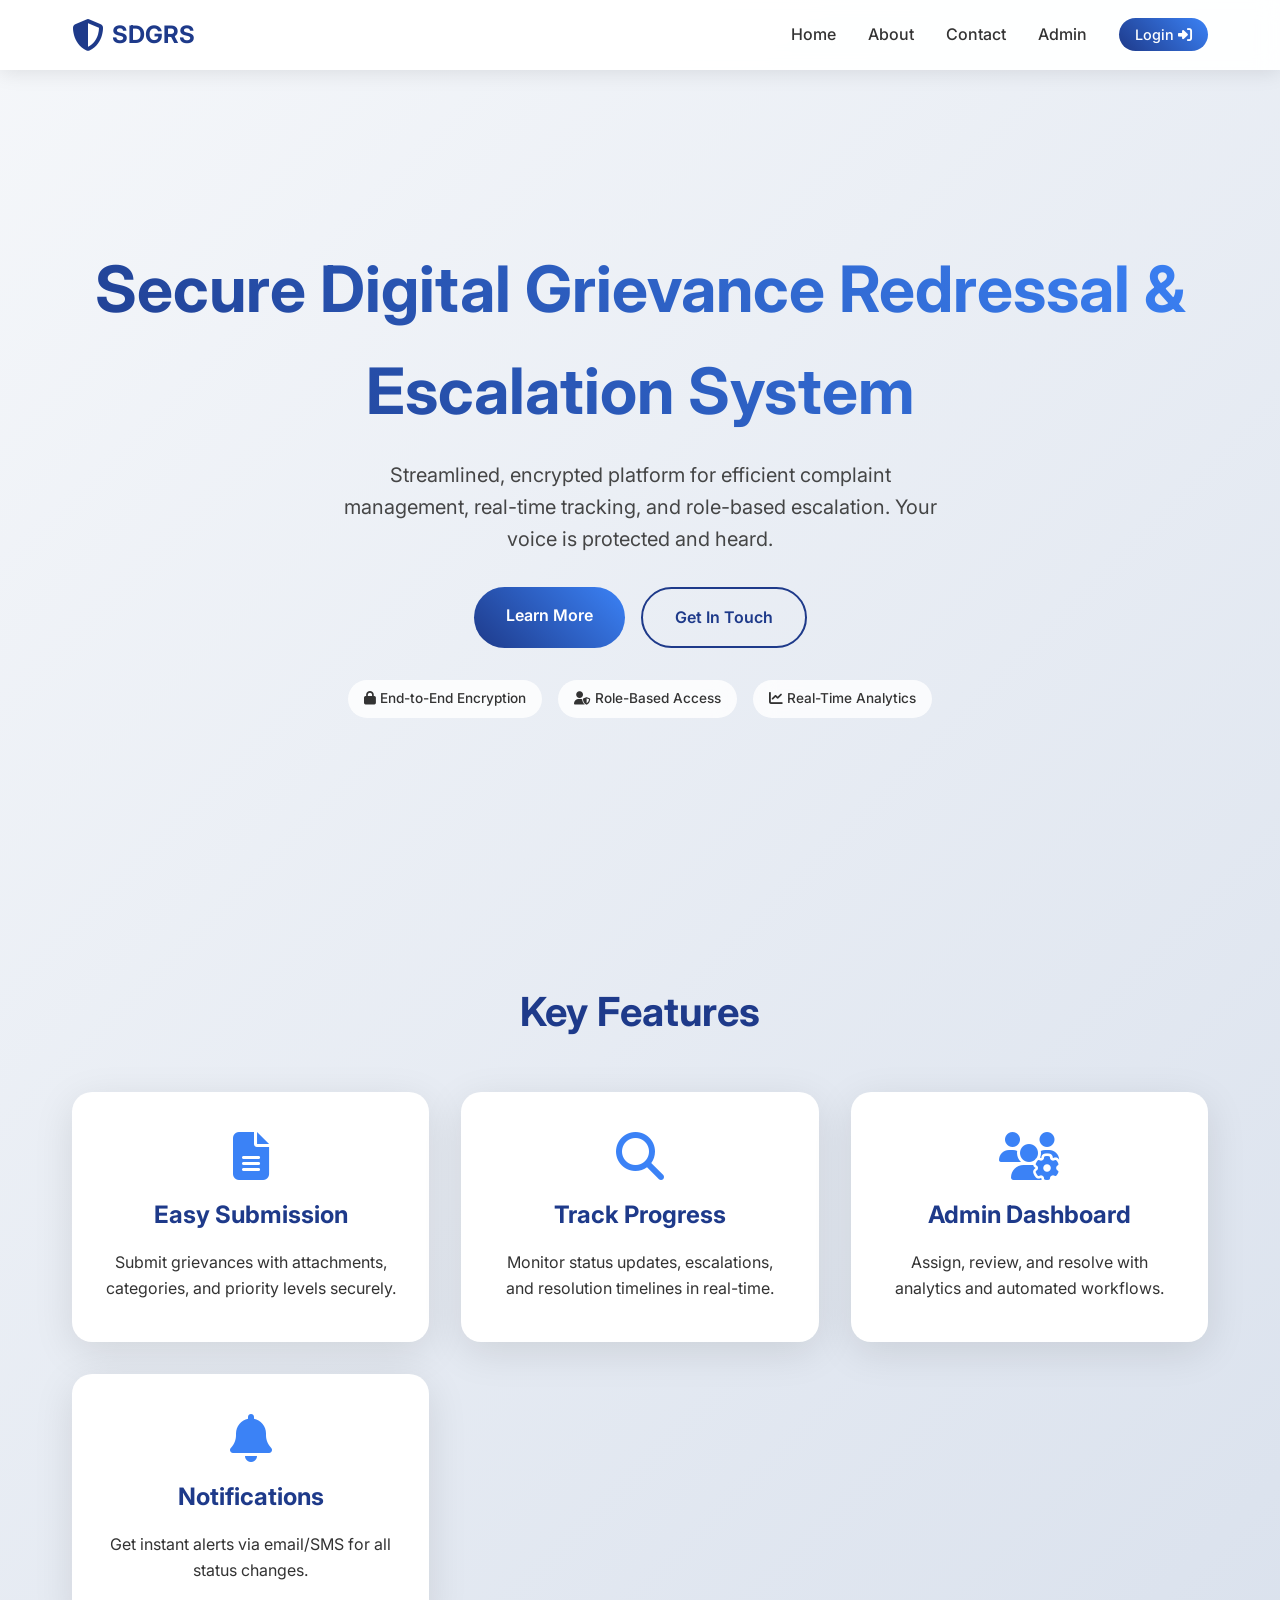
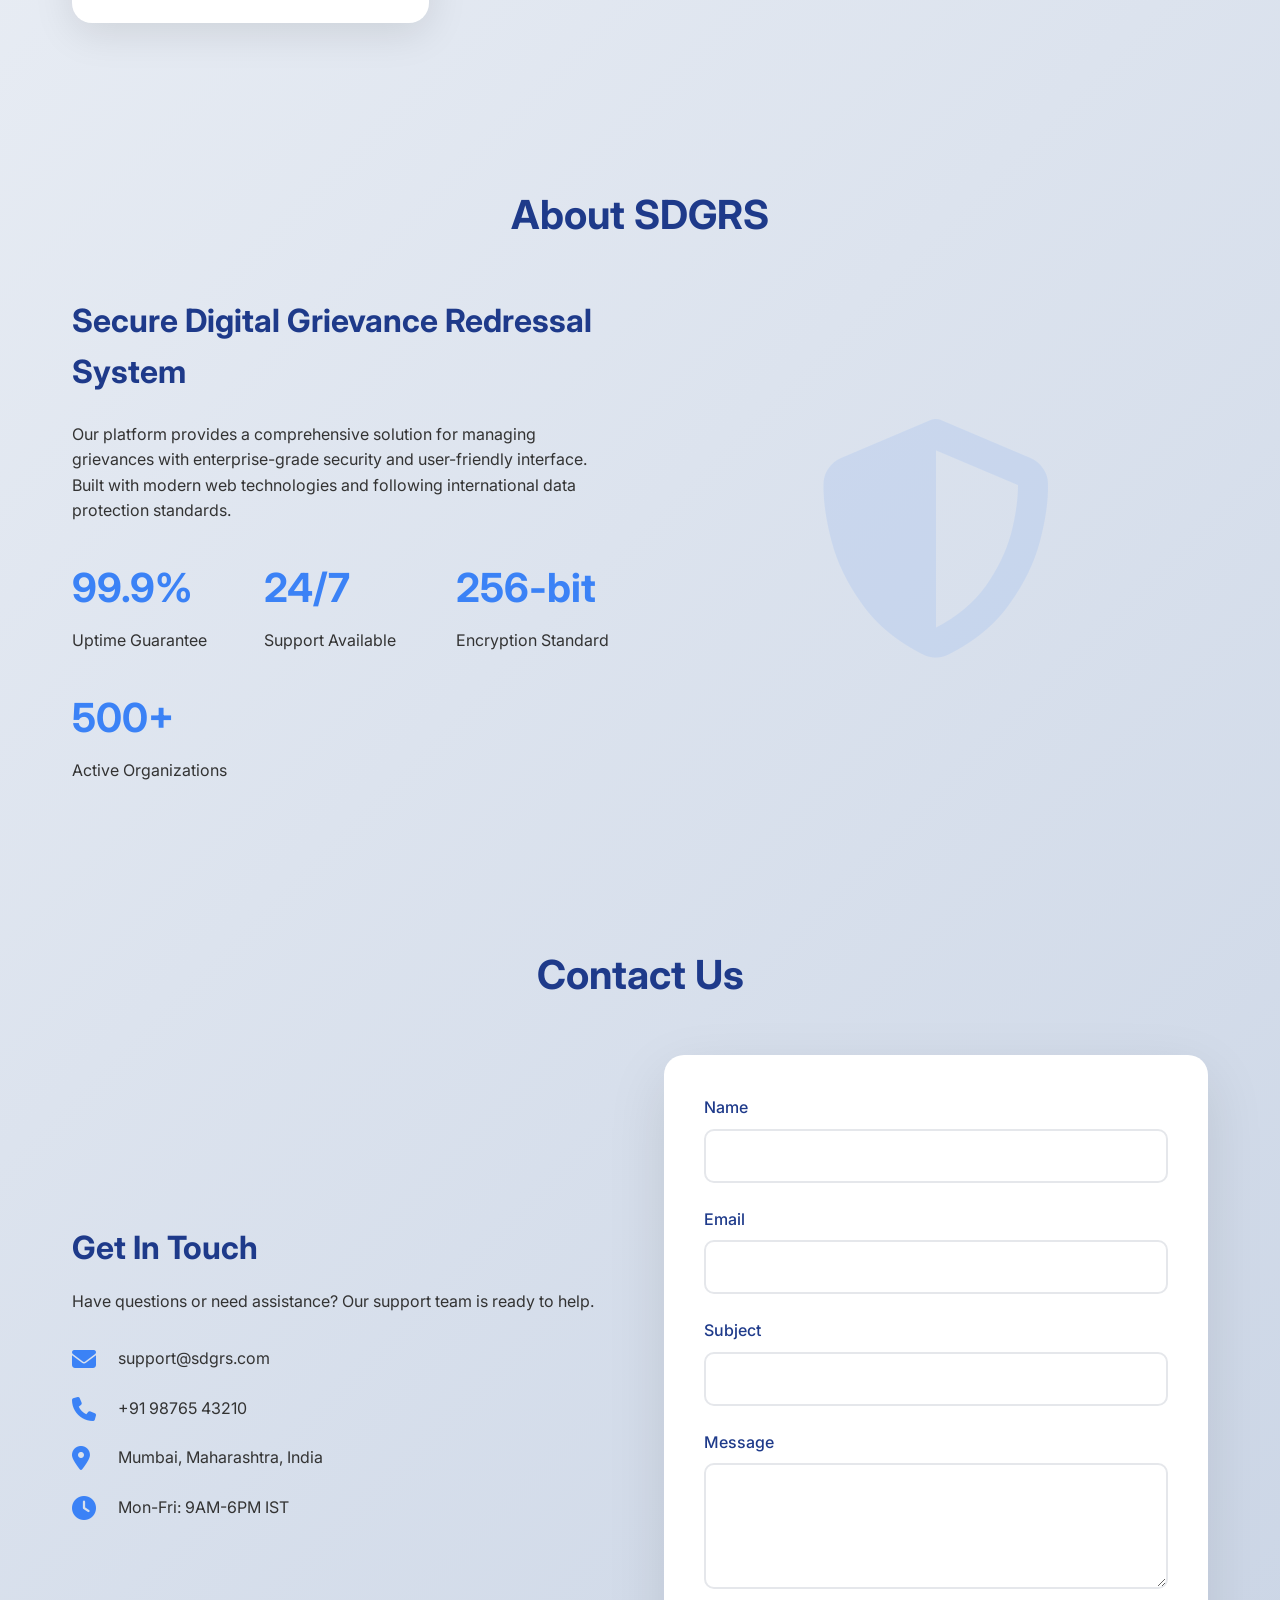
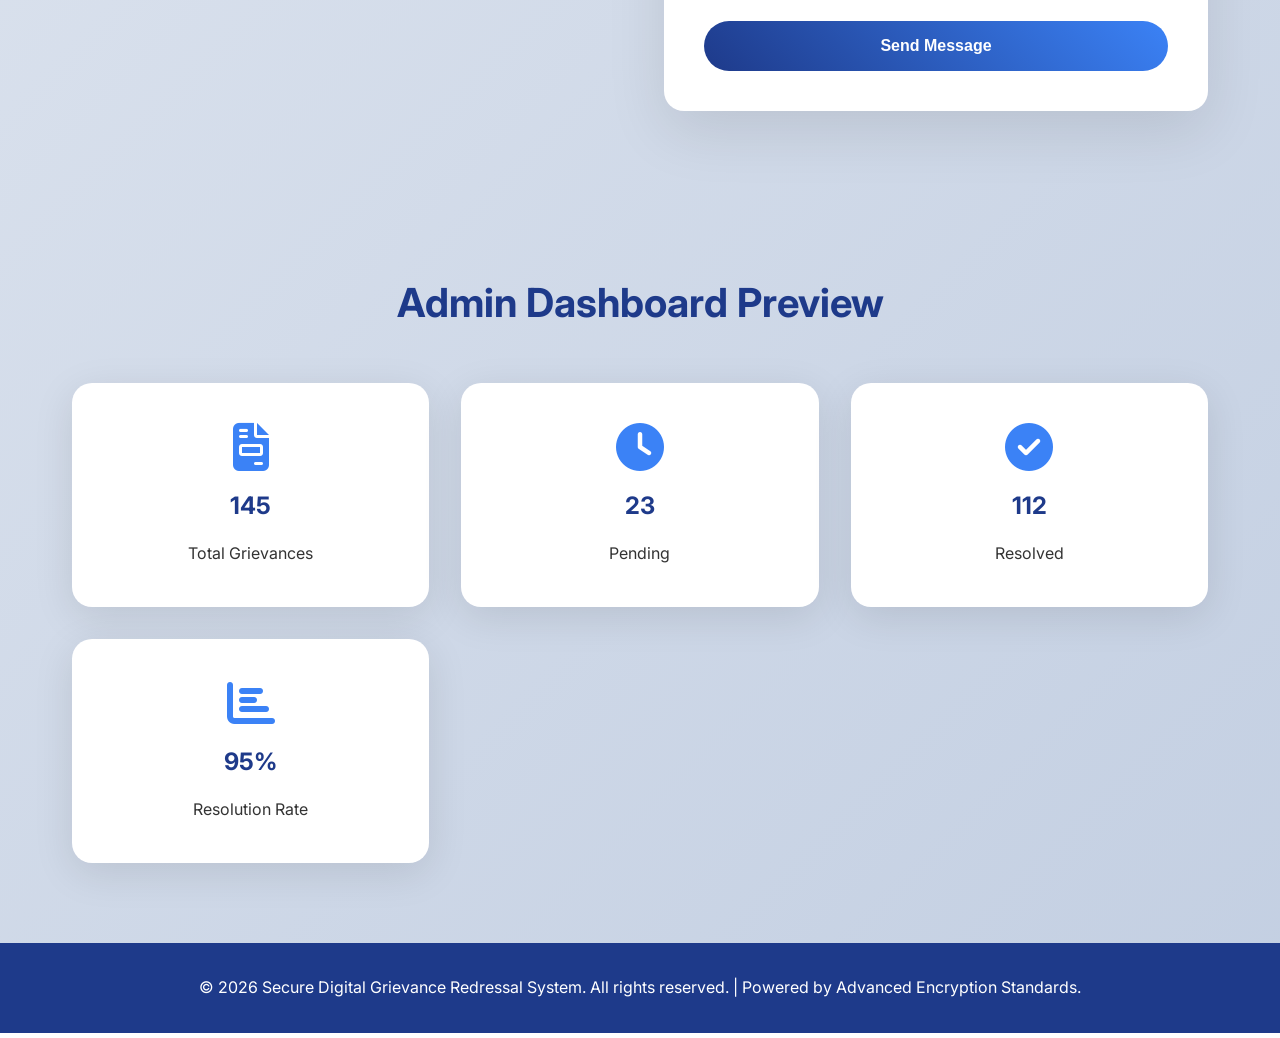
==== grievance_system/index.html @ b9a6544d "index page" ====
<!DOCTYPE html>
<html lang="en">
<head>
    <meta charset="UTF-8">
    <meta name="viewport" content="width=device-width, initial-scale=1.0">
    <title>Secure Digital Grievance Redressal & Escalation System</title>
    <link rel="stylesheet" href="../css/style.css">
    <link href="https://fonts.googleapis.com/css2?family=Inter:wght@300;400;500;600;700&display=swap" rel="stylesheet">
    <link rel="stylesheet" href="https://cdnjs.cloudflare.com/ajax/libs/font-awesome/6.4.0/css/all.min.css">
</head>
<body>
    <header class="header">
        <nav class="navbar">
            <div class="nav-brand">
                <i class="fas fa-shield-alt"></i>
                <span>SDGRS</span>
            </div>
            <ul class="nav-menu">
             <li><a href="#home">Home</a></li>
             <li><a href="about.html" target="_blank">About</a></li>
             <li><a href="contact.html" target="_blank">Contact</a></li>
             <li><a href="#admin">Admin</a></li>
             <li><a href="#login" class="login-btn">Login <i class="fas fa-sign-in-alt"></i></a></li>
            </ul>
            <div class="hamburger">
                <span></span>
                <span></span>
                <span></span>
            </div>
        </nav>
    </header>

    <main>
        <section id="home" class="hero">
            <div class="hero-content">
                <h1>Secure Digital Grievance Redressal & Escalation System</h1>
                <p>Streamlined, encrypted platform for efficient complaint management, real-time tracking, and role-based escalation. Your voice is protected and heard.</p>
                <div class="hero-buttons">
                 <a href="about.html" target="_blank" class="btn-primary">Learn More</a>
                 <a href="contact.html" target="_blank" class="btn-secondary">Get In Touch</a>
                </div>
                <div class="security-badges">
                    <span class="badge"><i class="fas fa-lock"></i> End-to-End Encryption</span>
                    <span class="badge"><i class="fas fa-user-shield"></i> Role-Based Access</span>
                    <span class="badge"><i class="fas fa-chart-line"></i> Real-Time Analytics</span>
                </div>
            </div>
        </section>

        <section id="features" class="features">
            <h2>Key Features</h2>
            <div class="features-grid">
                <div class="feature-card">
                    <i class="fas fa-file-alt"></i>
                    <h3>Easy Submission</h3>
                    <p>Submit grievances with attachments, categories, and priority levels securely.</p>
                </div>
                <div class="feature-card">
                    <i class="fas fa-search"></i>
                    <h3>Track Progress</h3>
                    <p>Monitor status updates, escalations, and resolution timelines in real-time.</p>
                </div>
                <div class="feature-card">
                    <i class="fas fa-users-cog"></i>
                    <h3>Admin Dashboard</h3>
                    <p>Assign, review, and resolve with analytics and automated workflows.</p>
                </div>
                <div class="feature-card">
                    <i class="fas fa-bell"></i>
                    <h3>Notifications</h3>
                    <p>Get instant alerts via email/SMS for all status changes.</p>
                </div>
            </div>
        </section>

        <section id="about" class="about-section">
            <h2>About SDGRS</h2>
            <div class="about-content">
                <div class="about-text">
                    <h3>Secure Digital Grievance Redressal System</h3>
                    <p>Our platform provides a comprehensive solution for managing grievances with enterprise-grade security and user-friendly interface. Built with modern web technologies and following international data protection standards.</p>
                    
                    <div class="stats-grid">
                        <div class="stat-item">
                            <h4>99.9%</h4>
                            <p>Uptime Guarantee</p>
                        </div>
                        <div class="stat-item">
                            <h4>24/7</h4>
                            <p>Support Available</p>
                        </div>
                        <div class="stat-item">
                            <h4>256-bit</h4>
                            <p>Encryption Standard</p>
                        </div>
                        <div class="stat-item">
                            <h4>500+</h4>
                            <p>Active Organizations</p>
                        </div>
                    </div>
                </div>
                <div class="about-image">
                    <i class="fas fa-shield-alt about-icon"></i>
                </div>
            </div>
        </section>

        <section id="contact" class="contact-section">
            <h2>Contact Us</h2>
            <div class="contact-content">
                <div class="contact-info">
                    <h3>Get In Touch</h3>
                    <p>Have questions or need assistance? Our support team is ready to help.</p>
                    <div class="contact-details">
                        <div class="contact-item">
                            <i class="fas fa-envelope"></i>
                            <p>support@sdgrs.com</p>
                        </div>
                        <div class="contact-item">
                            <i class="fas fa-phone"></i>
                            <p>+91 98765 43210</p>
                        </div>
                        <div class="contact-item">
                            <i class="fas fa-map-marker-alt"></i>
                            <p>Mumbai, Maharashtra, India</p>
                        </div>
                        <div class="contact-item">
                            <i class="fas fa-clock"></i>
                            <p>Mon-Fri: 9AM-6PM IST</p>
                        </div>
                    </div>
                </div>
                <form class="contact-form">
                    <div class="form-group">
                        <label>Name</label>
                        <input type="text" required>
                    </div>
                    <div class="form-group">
                        <label>Email</label>
                        <input type="email" required>
                    </div>
                    <div class="form-group">
                        <label>Subject</label>
                        <input type="text" required>
                    </div>
                    <div class="form-group">
                        <label>Message</label>
                        <textarea rows="5" required></textarea>
                    </div>
                    <button type="submit" class="btn-primary full-width">Send Message</button>
                </form>
            </div>
        </section>

        <section id="admin" class="admin-preview">
            <h2>Admin Dashboard Preview</h2>
            <div class="dashboard-grid">
                <div class="stat-card">
                    <i class="fas fa-file-invoice"></i>
                    <div>
                        <h3>145</h3>
                        <p>Total Grievances</p>
                    </div>
                </div>
                <div class="stat-card">
                    <i class="fas fa-clock"></i>
                    <div>
                        <h3>23</h3>
                        <p>Pending</p>
                    </div>
                </div>
                <div class="stat-card">
                    <i class="fas fa-check-circle"></i>
                    <div>
                        <h3>112</h3>
                        <p>Resolved</p>
                    </div>
                </div>
                <div class="stat-card">
                    <i class="fas fa-chart-bar"></i>
                    <div>
                        <h3>95%</h3>
                        <p>Resolution Rate</p>
                    </div>
                </div>
            </div>
        </section>
    </main>

    <footer>
        <p>&copy; 2026 Secure Digital Grievance Redressal System. All rights reserved. | Powered by Advanced Encryption Standards.</p>
    </footer>

    <script>
        // Simple mobile menu toggle
        const hamburger = document.querySelector('.hamburger');
        const navMenu = document.querySelector('.nav-menu');
        hamburger.addEventListener('click', () => {
            navMenu.classList.toggle('active');
        });
    </script>
</body>
</html>
---- css/style.css ----
/* style.css - Professional, Modern Design */
* {
    margin: 0;
    padding: 0;
    box-sizing: border-box;
}

body {
    font-family: 'Inter', sans-serif;
    line-height: 1.6;
    color: #333;
    background: linear-gradient(135deg, #f5f7fa 0%, #c3cfe2 100%);
}

.header {
    background: rgba(255, 255, 255, 0.95);
    backdrop-filter: blur(10px);
    box-shadow: 0 2px 20px rgba(0,0,0,0.1);
    position: fixed;
    width: 100%;
    top: 0;
    z-index: 1000;
}

.navbar {
    display: flex;
    justify-content: space-between;
    align-items: center;
    max-width: 1200px;
    margin: 0 auto;
    padding: 1rem 2rem;
}

.nav-brand {
    display: flex;
    align-items: center;
    font-size: 1.5rem;
    font-weight: 700;
    color: #1e3a8a;
}

.nav-brand i { margin-right: 0.5rem; font-size: 2rem; }

.nav-menu {
    display: flex;
    list-style: none;
    gap: 2rem;
}

.nav-menu a {
    text-decoration: none;
    color: #333;
    font-weight: 500;
    transition: color 0.3s;
}

.nav-menu a:hover { color: #1e3a8a; }

.login-btn {
    background: linear-gradient(45deg, #1e3a8a, #3b82f6);
    color: white !important;
    padding: 0.5rem 1rem;
    border-radius: 25px;
    font-size: 0.9rem;
}

.hamburger {
    display: none;
    flex-direction: column;
    cursor: pointer;
}

.hamburger span {
    width: 25px;
    height: 3px;
    background: #333;
    margin: 3px 0;
    transition: 0.3s;
}

.hero {
    min-height: 100vh;
    display: flex;
    align-items: center;
    justify-content: center;
    text-align: center;
    padding: 120px 2rem 4rem;
    max-width: 1200px;
    margin: 0 auto;
}

.hero h1 {
    font-size: clamp(2.5rem, 5vw, 4rem);
    font-weight: 700;
    background: linear-gradient(45deg, #1e3a8a, #3b82f6);
    background-clip: text;
    -webkit-background-clip: text;
    color: transparent;
    -webkit-text-fill-color: transparent;
    margin-bottom: 1rem;
}

.hero p {
    font-size: 1.25rem;
    max-width: 600px;
    margin: 0 auto 2rem;
    opacity: 0.9;
}

.hero-buttons {
    display: flex;
    gap: 1rem;
    justify-content: center;
    flex-wrap: wrap;
    margin-bottom: 2rem;
}

.btn-primary, .btn-secondary {
    padding: 1rem 2rem;
    border: none;
    border-radius: 50px;
    font-weight: 600;
    text-decoration: none;
    transition: all 0.3s;
    font-size: 1rem;
}

.btn-primary {
    background: linear-gradient(45deg, #1e3a8a, #3b82f6);
    color: white;
}

.btn-primary:hover { transform: translateY(-3px); box-shadow: 0 10px 30px rgba(30,58,138,0.4); }

.btn-secondary {
    background: transparent;
    color: #1e3a8a;
    border: 2px solid #1e3a8a;
}

.btn-secondary:hover { background: #1e3a8a; color: white; }

.security-badges {
    display: flex;
    gap: 1rem;
    justify-content: center;
    flex-wrap: wrap;
}

.badge {
    background: rgba(255,255,255,0.8);
    padding: 0.5rem 1rem;
    border-radius: 20px;
    font-size: 0.85rem;
    font-weight: 500;
    backdrop-filter: blur(10px);
}

.features, .submit-section, .track-section, .admin-preview {
    padding: 5rem 2rem;
    max-width: 1200px;
    margin: 0 auto;
}

h2 {
    text-align: center;
    font-size: 2.5rem;
    margin-bottom: 3rem;
    color: #1e3a8a;
}

.features-grid, .dashboard-grid {
    display: grid;
    grid-template-columns: repeat(auto-fit, minmax(280px, 1fr));
    gap: 2rem;
}

.feature-card, .stat-card {
    background: white;
    padding: 2.5rem 2rem;
    border-radius: 20px;
    text-align: center;
    box-shadow: 0 10px 40px rgba(0,0,0,0.1);
    transition: transform 0.3s, box-shadow 0.3s;
}

.feature-card:hover, .stat-card:hover {
    transform: translateY(-10px);
    box-shadow: 0 20px 60px rgba(0,0,0,0.15);
}

.feature-card i, .stat-card i {
    font-size: 3rem;
    color: #3b82f6;
    margin-bottom: 1rem;
}

.feature-card h3, .stat-card h3 { font-size: 1.5rem; margin-bottom: 1rem; color: #1e3a8a; }

.grievance-form {
    max-width: 800px;
    margin: 0 auto;
    background: white;
    padding: 3rem;
    border-radius: 20px;
    box-shadow: 0 20px 60px rgba(0,0,0,0.1);
}

.form-group {
    margin-bottom: 1.5rem;
}

.form-group label {
    display: block;
    margin-bottom: 0.5rem;
    font-weight: 500;
    color: #1e3a8a;
}

.form-group input, .form-group select, .form-group textarea {
    width: 100%;
    padding: 1rem;
    border: 2px solid #e5e7eb;
    border-radius: 10px;
    font-size: 1rem;
    transition: border-color 0.3s;
}

.form-group input:focus, .form-group select:focus, .form-group textarea:focus {
    outline: none;
    border-color: #3b82f6;
}

.form-row {
    display: grid;
    grid-template-columns: 1fr 1fr;
    gap: 1.5rem;
}

.full-width { width: 100%; }

.track-form {
    display: flex;
    max-width: 500px;
    margin: 0 auto 3rem;
    gap: 1rem;
}

.track-form input {
    flex: 1;
    padding: 1rem;
    border: 2px solid #e5e7eb;
    border-radius: 10px;
}

.status-preview {
    display: flex;
    gap: 2rem;
    justify-content: center;
    flex-wrap: wrap;
}

.status-card {
    background: white;
    padding: 2rem;
    border-radius: 15px;
    text-align: center;
    box-shadow: 0 10px 30px rgba(0,0,0,0.1);
    min-width: 250px;
}

.status-icon {
    font-size: 3rem;
    margin-bottom: 1rem;
}

.pending .status-icon { color: #f59e0b; }
.resolved .status-icon { color: #10b981; }

.status-card h4 { color: #1e3a8a; margin-bottom: 0.5rem; }

footer {
    background: #1e3a8a;
    color: white;
    text-align: center;
    padding: 2rem;
}

@media (max-width: 768px) {
    .hamburger { display: flex; }
    .nav-menu {
        position: fixed;
        left: -100%;
        top: 70px;
        flex-direction: column;
        background: white;
        width: 100%;
        text-align: center;
        transition: 0.3s;
        box-shadow: 0 10px 27px rgba(0,0,0,0.05);
        padding: 2rem 0;
    }
    .nav-menu.active { left: 0; }
    .hero-buttons, .security-badges, .form-row { flex-direction: column; }
    .track-form { flex-direction: column; }
}

.about-section, .contact-section {
    padding: 5rem 2rem;
    max-width: 1200px;
    margin: 0 auto;
}

.about-content, .contact-content {
    display: grid;
    grid-template-columns: 1fr 1fr;
    gap: 4rem;
    align-items: center;
}

.about-text h3 {
    font-size: 2rem;
    color: #1e3a8a;
    margin-bottom: 1.5rem;
}

.stats-grid {
    display: grid;
    grid-template-columns: repeat(auto-fit, minmax(150px, 1fr));
    gap: 2rem;
    margin-top: 2rem;
}

.stat-item h4 {
    font-size: 2.5rem;
    color: #3b82f6;
    margin-bottom: 0.5rem;
}

.about-image {
    text-align: center;
}

.about-icon {
    font-size: 15rem;
    color: #3b82f6;
    opacity: 0.1;
}

.contact-info h3 {
    font-size: 2rem;
    color: #1e3a8a;
    margin-bottom: 1rem;
}

.contact-details {
    margin-top: 2rem;
}

.contact-item {
    display: flex;
    align-items: center;
    margin-bottom: 1.5rem;
}

.contact-item i {
    font-size: 1.5rem;
    color: #3b82f6;
    margin-right: 1rem;
    width: 30px;
}

.contact-form {
    background: white;
    padding: 2.5rem;
    border-radius: 20px;
    box-shadow: 0 20px 60px rgba(0,0,0,0.1);
}

.contact-content, .about-content {
    gap: 3rem;
}

@media (max-width: 768px) {
    .about-content, .contact-content {
        grid-template-columns: 1fr;
        gap: 2rem;
    }
    
    .about-icon {
        font-size: 8rem;
    }
}
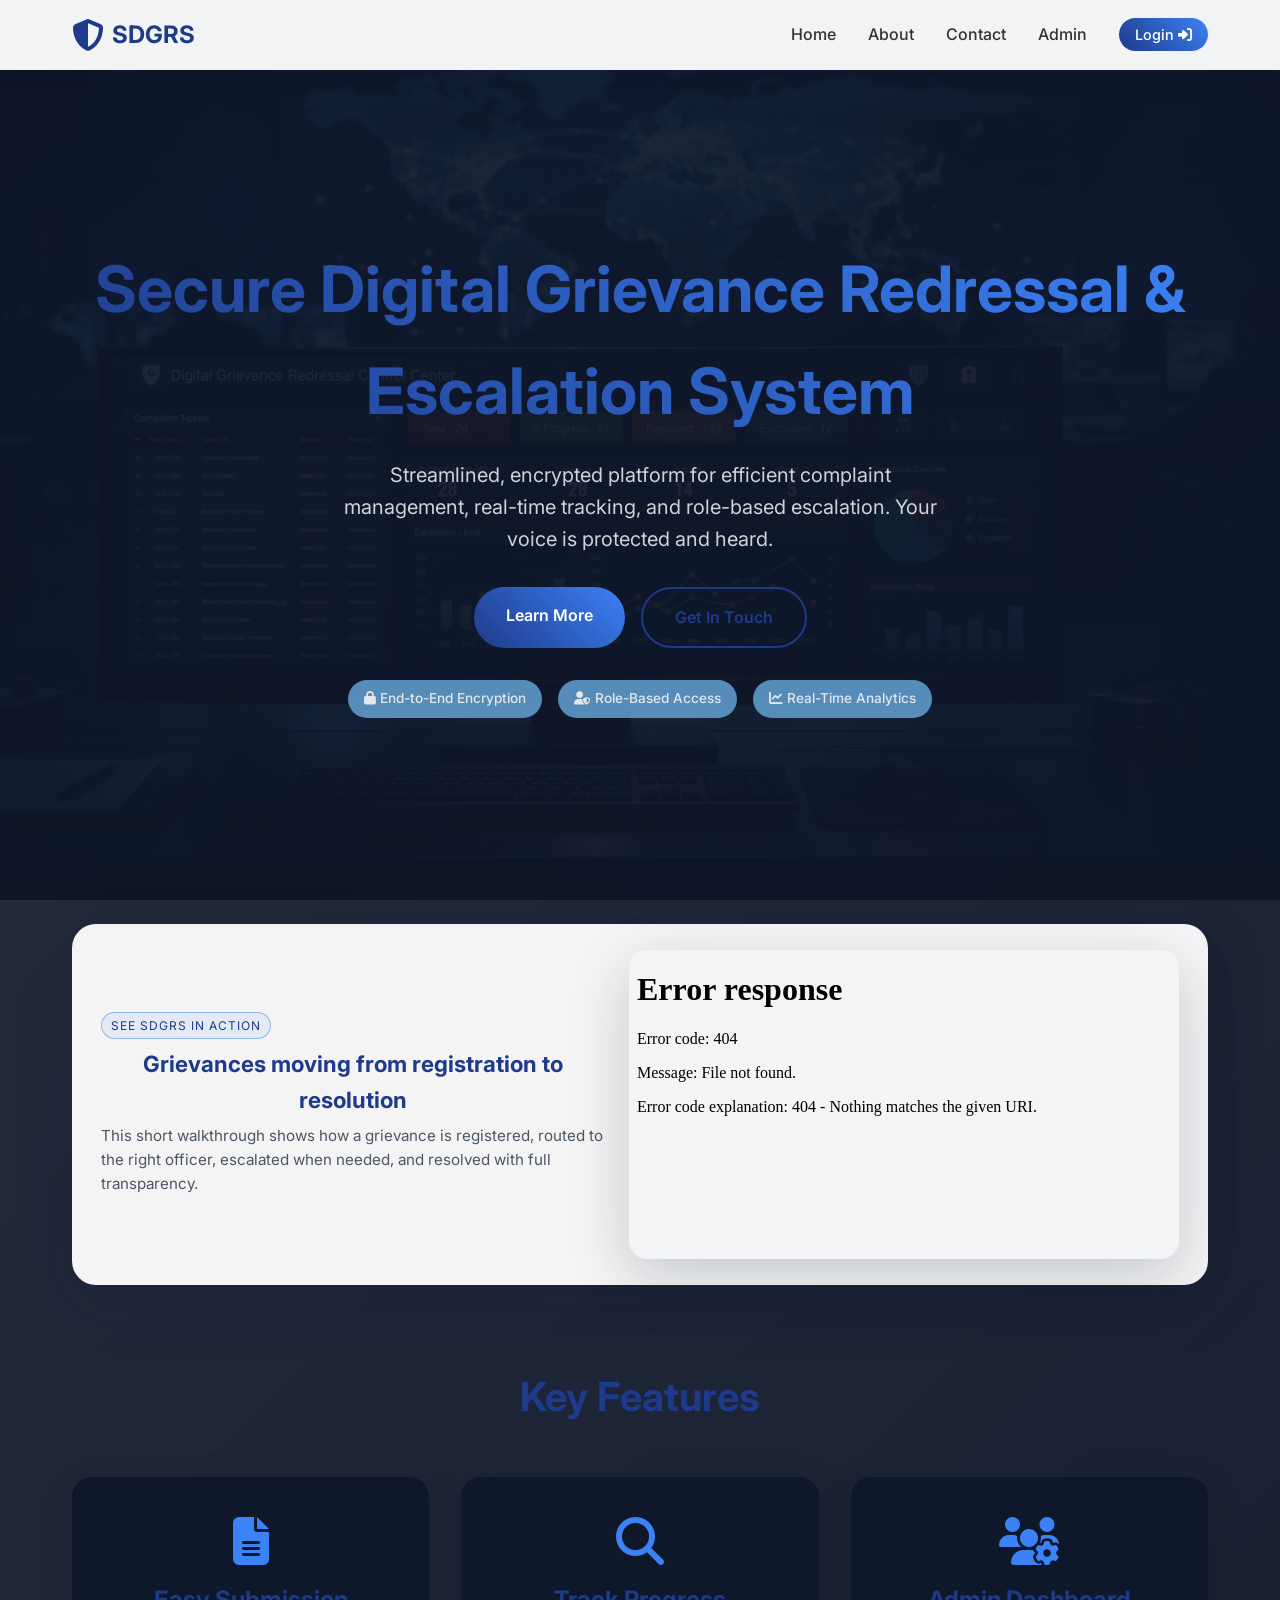
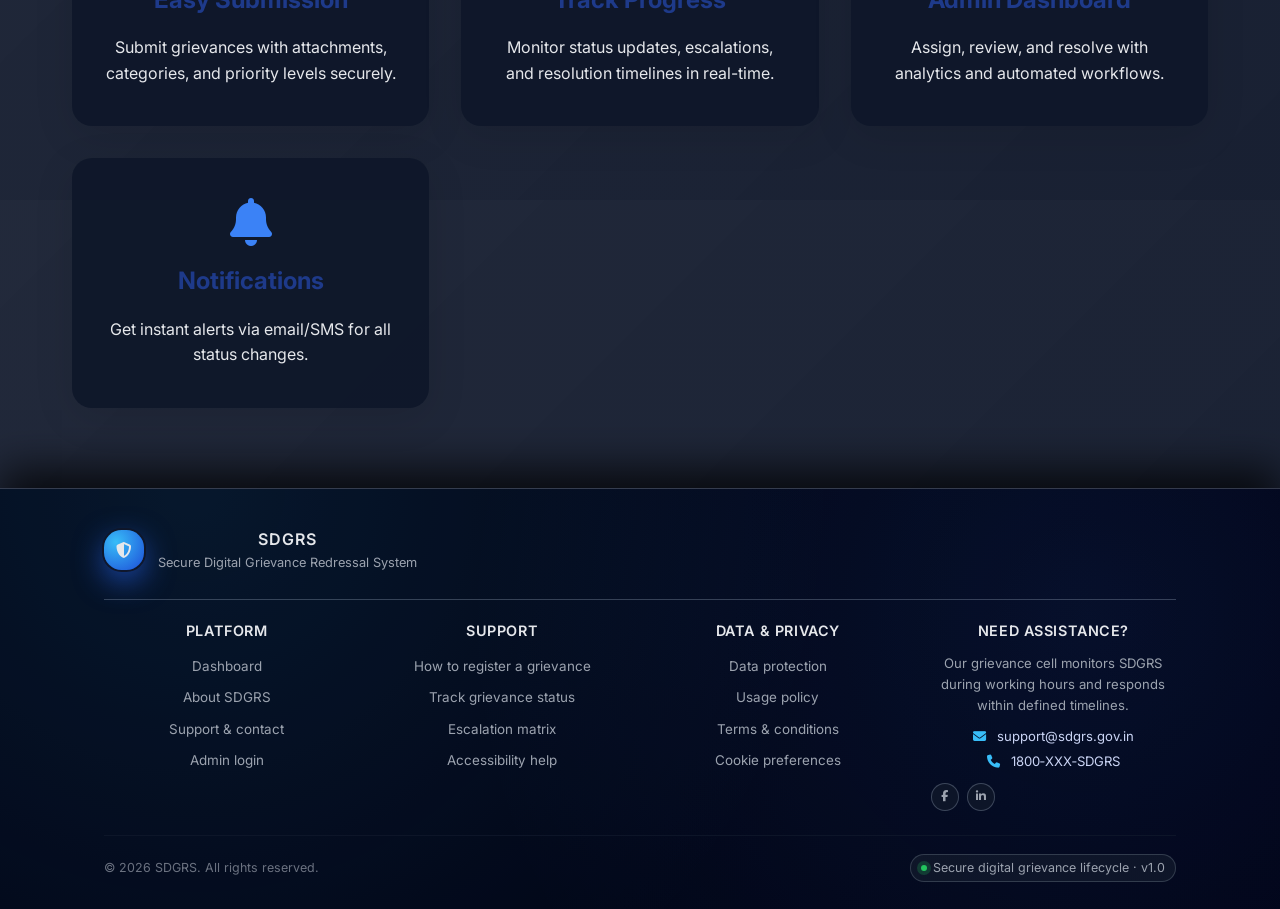
==== commit 6ba11abb: "all pages upadated" ====
--- a/grievance_system/index.html
+++ b/grievance_system/index.html
@@ -19,7 +19,7 @@
              <li><a href="#home">Home</a></li>
              <li><a href="about.html" target="_blank">About</a></li>
              <li><a href="contact.html" target="_blank">Contact</a></li>
-             <li><a href="#admin">Admin</a></li>
+             <li><a href="admin.html">Admin</a></li>
              <li><a href="#login" class="login-btn">Login <i class="fas fa-sign-in-alt"></i></a></li>
             </ul>
             <div class="hamburger">
@@ -47,6 +47,30 @@
             </div>
         </section>
 
+        <section class="promo-video">
+          <div class="promo-shell">
+            <div class="promo-text">
+              <span class="promo-pill">See SDGRS in action</span>
+              <h2>Grievances moving from registration to resolution</h2>
+              <p>
+                This short walkthrough shows how a grievance is registered, routed to the right officer,
+                escalated when needed, and resolved with full transparency.
+              </p>
+            </div>
+            <div class="promo-video-frame">
+              <div class="promo-aspect">
+                <iframe
+                  src="../videos/upscaled-video.mp4"
+                  title="SDGRS overview"
+                  frameborder="0"
+                  allow="accelerometer; autoplay; clipboard-write; encrypted-media; gyroscope; picture-in-picture"
+                  allowfullscreen>
+                </iframe>
+              </div>
+            </div>
+          </div>
+        </section>
+
         <section id="features" class="features">
             <h2>Key Features</h2>
             <div class="features-grid">
@@ -72,124 +96,7 @@
                 </div>
             </div>
         </section>
-
-        <section id="about" class="about-section">
-            <h2>About SDGRS</h2>
-            <div class="about-content">
-                <div class="about-text">
-                    <h3>Secure Digital Grievance Redressal System</h3>
-                    <p>Our platform provides a comprehensive solution for managing grievances with enterprise-grade security and user-friendly interface. Built with modern web technologies and following international data protection standards.</p>
-                    
-                    <div class="stats-grid">
-                        <div class="stat-item">
-                            <h4>99.9%</h4>
-                            <p>Uptime Guarantee</p>
-                        </div>
-                        <div class="stat-item">
-                            <h4>24/7</h4>
-                            <p>Support Available</p>
-                        </div>
-                        <div class="stat-item">
-                            <h4>256-bit</h4>
-                            <p>Encryption Standard</p>
-                        </div>
-                        <div class="stat-item">
-                            <h4>500+</h4>
-                            <p>Active Organizations</p>
-                        </div>
-                    </div>
-                </div>
-                <div class="about-image">
-                    <i class="fas fa-shield-alt about-icon"></i>
-                </div>
-            </div>
-        </section>
-
-        <section id="contact" class="contact-section">
-            <h2>Contact Us</h2>
-            <div class="contact-content">
-                <div class="contact-info">
-                    <h3>Get In Touch</h3>
-                    <p>Have questions or need assistance? Our support team is ready to help.</p>
-                    <div class="contact-details">
-                        <div class="contact-item">
-                            <i class="fas fa-envelope"></i>
-                            <p>support@sdgrs.com</p>
-                        </div>
-                        <div class="contact-item">
-                            <i class="fas fa-phone"></i>
-                            <p>+91 98765 43210</p>
-                        </div>
-                        <div class="contact-item">
-                            <i class="fas fa-map-marker-alt"></i>
-                            <p>Mumbai, Maharashtra, India</p>
-                        </div>
-                        <div class="contact-item">
-                            <i class="fas fa-clock"></i>
-                            <p>Mon-Fri: 9AM-6PM IST</p>
-                        </div>
-                    </div>
-                </div>
-                <form class="contact-form">
-                    <div class="form-group">
-                        <label>Name</label>
-                        <input type="text" required>
-                    </div>
-                    <div class="form-group">
-                        <label>Email</label>
-                        <input type="email" required>
-                    </div>
-                    <div class="form-group">
-                        <label>Subject</label>
-                        <input type="text" required>
-                    </div>
-                    <div class="form-group">
-                        <label>Message</label>
-                        <textarea rows="5" required></textarea>
-                    </div>
-                    <button type="submit" class="btn-primary full-width">Send Message</button>
-                </form>
-            </div>
-        </section>
-
-        <section id="admin" class="admin-preview">
-            <h2>Admin Dashboard Preview</h2>
-            <div class="dashboard-grid">
-                <div class="stat-card">
-                    <i class="fas fa-file-invoice"></i>
-                    <div>
-                        <h3>145</h3>
-                        <p>Total Grievances</p>
-                    </div>
-                </div>
-                <div class="stat-card">
-                    <i class="fas fa-clock"></i>
-                    <div>
-                        <h3>23</h3>
-                        <p>Pending</p>
-                    </div>
-                </div>
-                <div class="stat-card">
-                    <i class="fas fa-check-circle"></i>
-                    <div>
-                        <h3>112</h3>
-                        <p>Resolved</p>
-                    </div>
-                </div>
-                <div class="stat-card">
-                    <i class="fas fa-chart-bar"></i>
-                    <div>
-                        <h3>95%</h3>
-                        <p>Resolution Rate</p>
-                    </div>
-                </div>
-            </div>
-        </section>
     </main>
-
-    <footer>
-        <p>&copy; 2026 Secure Digital Grievance Redressal System. All rights reserved. | Powered by Advanced Encryption Standards.</p>
-    </footer>
 
     <script>
         // Simple mobile menu toggle
@@ -199,5 +106,73 @@
             navMenu.classList.toggle('active');
         });
     </script>
+
+    <footer class="site-footer">
+  <div class="footer-shell">
+    <div class="footer-brand">
+      <div class="footer-logo">
+        <i class="fas fa-shield-halved"></i>
+      </div>
+      <div class="footer-brand-text">
+        <span class="footer-name">SDGRS</span>
+        <span class="footer-tagline">Secure Digital Grievance Redressal System</span>
+      </div>
+    </div>
+
+    <div class="footer-grid">
+      <div class="footer-column">
+        <h4>Platform</h4>
+        <ul>
+          <li><a href="index.html">Dashboard</a></li>
+          <li><a href="about.html">About SDGRS</a></li>
+          <li><a href="contact.html">Support & contact</a></li>
+          <li><a href="admin.html">Admin login</a></li>
+        </ul>
+      </div>
+
+      <div class="footer-column">
+        <h4>Support</h4>
+        <ul>
+          <li><a href="login.html">How to register a grievance</a></li>
+          <li><a href="login.html">Track grievance status</a></li>
+          <li><a href="login.html">Escalation matrix</a></li>
+          <li><a href="accessibility_help.html">Accessibility help</a></li>
+        </ul>
+      </div>
+
+      <div class="footer-column">
+        <h4>Data & privacy</h4>
+        <ul>
+          <li><a href="data protection.html">Data protection</a></li>
+          <li><a href="usage policy.html">Usage policy</a></li>
+          <li><a href="terms and conditions.html">Terms & conditions</a></li>
+          <li><a href="cookie_preferences.html">Cookie preferences</a></li>
+        </ul>
+      </div>
+
+      <div class="footer-column footer-contact">
+        <h4>Need assistance?</h4>
+        <p>Our grievance cell monitors SDGRS during working hours and responds within defined timelines.</p>
+        <div class="footer-contact-meta">
+          <span><i class="fas fa-envelope"></i> support@sdgrs.gov.in</span>
+          <span><i class="fas fa-phone"></i> 1800‑XXX‑SDGRS</span>
+        </div>
+        <div class="footer-social">
+          <a href="#" aria-label="SDGRS on Facebook"><i class="fab fa-facebook-f"></i></a>
+          <a href="#" aria-label="SDGRS on LinkedIn"><i class="fab fa-linkedin-in"></i></a>
+        </div>
+      </div>
+    </div>
+
+    <div class="footer-legal">
+      <span>© 2026 SDGRS. All rights reserved.</span>
+      <span class="footer-meta-pill">
+        <span class="dot"></span>
+        Secure digital grievance lifecycle · v1.0
+      </span>
+    </div>
+  </div>
+</footer>
+
 </body>
 </html>
--- a/css/style.css
+++ b/css/style.css
@@ -8,8 +8,10 @@
 body {
     font-family: 'Inter', sans-serif;
     line-height: 1.6;
-    color: #333;
-    background: linear-gradient(135deg, #f5f7fa 0%, #c3cfe2 100%);
+    color: #e5e7eb;
+      background:
+      linear-gradient(135deg, rgba(15,23,42,0.92), rgba(15,23,42,0.96)),
+      url("../image/image\ SDRES.png") center/cover no-repeat fixed;
 }
 
 .header {
@@ -148,7 +150,7 @@
 }
 
 .badge {
-    background: rgba(255,255,255,0.8);
+    background: rgba(104, 171, 223, 0.8);
     padding: 0.5rem 1rem;
     border-radius: 20px;
     font-size: 0.85rem;
@@ -176,17 +178,18 @@
 }
 
 .feature-card, .stat-card {
-    background: white;
+    background: rgba(255, 255, 255,0.9);
     padding: 2.5rem 2rem;
     border-radius: 20px;
     text-align: center;
     box-shadow: 0 10px 40px rgba(0,0,0,0.1);
-    transition: transform 0.3s, box-shadow 0.3s;
+    transition: transform 0.3s, box-shadow 0.3s, background-color 0.3s;
 }
 
 .feature-card:hover, .stat-card:hover {
     transform: translateY(-10px);
-    box-shadow: 0 20px 60px rgba(0,0,0,0.15);
+    box-shadow: 0 20px 60px rgba(0,0,0,0.2);
+    background-color: rgba(37,99,255,0.08);
 }
 
 .feature-card i, .stat-card i {
@@ -195,7 +198,137 @@
     margin-bottom: 1rem;
 }
 
+.feature-card, .stat-card, .grievance-form, .contact-form, .status-card {
+  background: rgba(15,23,42,0.96);
+  color: #e5e7eb;
+}
+
+.hero p, .promo-text p {
+  color: #e5e7eb;
+}
+
+
 .feature-card h3, .stat-card h3 { font-size: 1.5rem; margin-bottom: 1rem; color: #1e3a8a; }
+
+.ai-hero-caption p {
+  font-size: 0.9rem;
+  opacity: 0.9;
+}
+
+/* ---------- PROMO VIDEO SECTION BETWEEN HERO & FEATURES ---------- */
+
+.promo-video {
+  padding: 1.5rem 2rem 0;
+  max-width: 1200px;
+  margin: 0 auto;
+}
+
+.promo-shell {
+  background: rgba(255,255,255,0.95);
+  border-radius: 24px;
+  box-shadow: 0 18px 60px rgba(15,23,42,0.16);
+  padding: 1.6rem 1.8rem;
+  display: grid;
+  grid-template-columns: minmax(0, 1.1fr) minmax(0, 1.2fr);
+  gap: 1.5rem;
+  align-items: center;
+}
+
+.promo-pill {
+  display: inline-flex;
+  align-items: center;
+  padding: 0.18rem 0.6rem;
+  border-radius: 999px;
+  background: rgba(59,130,246,0.08);
+  border: 1px solid rgba(59,130,246,0.5);
+  font-size: 0.75rem;
+  text-transform: uppercase;
+  letter-spacing: 0.08em;
+  color: #1e3a8a;
+  margin-bottom: 0.45rem;
+}
+
+.promo-text h2 {
+  font-size: 1.4rem;
+  color: #1e3a8a;
+  margin-bottom: 0.35rem;
+}
+
+.promo-text p {
+  font-size: 0.95rem;
+  color: #4b5563;
+  max-width: 520px;
+}
+
+.promo-video-frame {
+  position: relative;
+}
+
+.promo-aspect {
+  position: relative;
+  width: 100%;
+  padding-top: 56.25%; /* 16:9 */
+  border-radius: 18px;
+  overflow: hidden;
+  box-shadow: 0 18px 60px rgba(15,23,42,0.2);
+}
+
+.promo-aspect iframe {
+  position: absolute;
+  inset: 0;
+  width: 100%;
+  height: 100%;
+}
+
+/* Hover glow on video container */
+.promo-aspect::before {
+  content: "";
+  position: absolute;
+  inset: -20%;
+  background: radial-gradient(circle at 0 0, rgba(59,130,246,0.3), transparent 55%);
+  opacity: 0;
+  transition: opacity 0.2s ease-out;
+  pointer-events: none;
+}
+
+.promo-aspect:hover::before {
+  opacity: 1;
+}
+
+/* Responsive */
+@media (max-width: 900px) {
+  .promo-shell {
+    grid-template-columns: minmax(0, 1fr);
+  }
+
+  .ai-hero-overlay {
+    height: 220px;
+  }
+}
+
+@media (max-width: 640px) {
+  .promo-video {
+    padding: 1.4rem 1.2rem 0;
+  }
+
+  .promo-shell {
+    padding: 1.2rem 1.3rem;
+  }
+
+  .ai-hero-band {
+    padding: 0 1.2rem;
+  }
+
+  .ai-hero-overlay {
+    height: 200px;
+  }
+
+  .ai-hero-caption {
+    left: 1.2rem;
+    right: 1.2rem;
+    max-width: none;
+  }
+}
 
 .grievance-form {
     max-width: 800px;
@@ -391,3 +524,255 @@
         font-size: 8rem;
     }
 }
+
+/* ---------- GLOBAL LAYOUT FOR STICKY FOOTER ---------- */
+html, body {
+  height: 100%;
+}
+
+body {
+  display: flex;
+  flex-direction: column;
+}
+
+.main-shell, .page-shell, .about-shell {
+  flex: 1 0 auto;
+}
+
+.site-footer {
+  flex-shrink: 0;
+}
+
+/* ---------- SITE FOOTER ---------- */
+
+.site-footer {
+  background: radial-gradient(circle at top left, #020617 0, #020617 55%, #000112 100%);
+  border-top: 1px solid rgba(148,163,184,0.35);
+  box-shadow: 0 -18px 40px rgba(0,0,0,0.75);
+  color: #e5e7eb;
+  padding: 2.4rem 0 1.7rem;
+  position: relative;
+  overflow: hidden;
+}
+
+.site-footer::before {
+  content: "";
+  position: absolute;
+  inset: 0;
+  background:
+    radial-gradient(circle at 15% 0, rgba(56,189,248,0.12), transparent 55%),
+    radial-gradient(circle at 85% 30%, rgba(59,130,246,0.13), transparent 55%);
+  opacity: 0.8;
+  pointer-events: none;
+}
+
+.footer-shell {
+  position: relative;
+  max-width: 1120px;
+  margin: 0 auto;
+  padding: 0 1.5rem;
+}
+
+/* Brand row */
+
+.footer-brand {
+  display: flex;
+  align-items: center;
+  gap: 0.9rem;
+  margin-bottom: 1.6rem;
+}
+
+.footer-logo {
+  width: 40px;
+  height: 40px;
+  border-radius: 1.1rem;
+  display: flex;
+  align-items: center;
+  justify-content: center;
+  background: radial-gradient(circle at 30% 30%, #38bdf8, #1d4ed8);
+  box-shadow:
+    0 0 0 2px rgba(15,23,42,0.95),
+    0 10px 30px rgba(37,99,235,0.7);
+  color: #e5e7eb;
+}
+
+.footer-brand-text {
+  display: flex;
+  flex-direction: column;
+}
+
+.footer-name {
+  font-size: 1rem;
+  font-weight: 600;
+  letter-spacing: 0.06em;
+  text-transform: uppercase;
+}
+
+.footer-tagline {
+  font-size: 0.8rem;
+  color: #9ca3af;
+}
+
+/* Columns */
+
+.footer-grid {
+  display: grid;
+  grid-template-columns: repeat(4, minmax(0, 1fr));
+  gap: 1.9rem;
+  padding: 1.2rem 0 1.5rem;
+  border-top: 1px solid rgba(148,163,184,0.35);
+  border-bottom: 1px solid rgba(15,23,42,0.9);
+}
+
+.footer-column h4 {
+  font-size: 0.9rem;
+  font-weight: 600;
+  margin-bottom: 0.7rem;
+  letter-spacing: 0.04em;
+  text-transform: uppercase;
+  color: #e5e7eb;
+}
+
+.footer-column ul {
+  list-style: none;
+}
+
+.footer-column li + li {
+  margin-top: 0.35rem;
+}
+
+.footer-column a {
+  font-size: 0.84rem;
+  color: #9ca3af;
+  text-decoration: none;
+  position: relative;
+  padding-bottom: 1px;
+  transition: color 0.16s ease, transform 0.16s ease;
+}
+
+.footer-column a::after {
+  content: "";
+  position: absolute;
+  left: 0;
+  bottom: 0;
+  width: 0;
+  height: 1px;
+  background: linear-gradient(90deg, #38bdf8, #22c55e);
+  transition: width 0.18s ease-out;
+}
+
+.footer-column a:hover {
+  color: #e5e7eb;
+  transform: translateX(2px);
+}
+
+.footer-column a:hover::after {
+  width: 100%;
+}
+
+/* Contact column */
+
+.footer-contact p {
+  font-size: 0.82rem;
+  color: #9ca3af;
+  margin-bottom: 0.6rem;
+}
+
+.footer-contact-meta {
+  display: flex;
+  flex-direction: column;
+  gap: 0.25rem;
+  font-size: 0.82rem;
+  color: #cbd5f5;
+  margin-bottom: 0.7rem;
+}
+
+.footer-contact-meta span i {
+  margin-right: 0.4rem;
+  color: #38bdf8;
+}
+
+.footer-social {
+  display: flex;
+  gap: 0.5rem;
+}
+
+.footer-social a {
+  width: 28px;
+  height: 28px;
+  border-radius: 999px;
+  display: flex;
+  align-items: center;
+  justify-content: center;
+  background: rgba(15,23,42,0.9);
+  border: 1px solid rgba(148,163,184,0.35);
+  color: #9ca3af;
+  font-size: 0.7rem;
+  transition: transform 0.16s ease, box-shadow 0.16s ease, border-color 0.16s ease, color 0.16s ease;
+}
+
+.footer-social a:hover {
+  color: #e5e7eb;
+  border-color: rgba(56,189,248,0.8);
+  box-shadow: 0 0 0 1px rgba(30,64,175,0.9), 0 10px 25px rgba(15,23,42,0.95);
+  transform: translateY(-2px);
+}
+
+/* Legal row */
+
+.footer-legal {
+  display: flex;
+  justify-content: space-between;
+  align-items: center;
+  padding-top: 1.1rem;
+  font-size: 0.78rem;
+  color: #6b7280;
+}
+
+.footer-meta-pill {
+  display: inline-flex;
+  align-items: center;
+  gap: 0.4rem;
+  padding: 0.2rem 0.6rem;
+  border-radius: 999px;
+  border: 1px solid rgba(55,65,81,0.9);
+  background: radial-gradient(circle at top left, rgba(15,23,42,0.95), rgba(15,23,42,0.92));
+  color: #9ca3af;
+}
+
+.footer-meta-pill .dot {
+  width: 6px;
+  height: 6px;
+  border-radius: 999px;
+  background: #22c55e;
+  box-shadow: 0 0 0 4px rgba(34,197,94,0.22);
+}
+
+/* Responsive */
+
+@media (max-width: 900px) {
+  .footer-grid {
+    grid-template-columns: repeat(2, minmax(0, 1fr));
+  }
+}
+
+@media (max-width: 640px) {
+  .footer-shell {
+    padding: 0 1.1rem;
+  }
+
+  .footer-brand {
+    align-items: flex-start;
+    flex-direction: column;
+  }
+
+  .footer-grid {
+    grid-template-columns: minmax(0, 1fr);
+  }
+
+  .footer-legal {
+    flex-direction: column;
+    align-items: flex-start;
+    gap: 0.4rem;
+  }
+}
